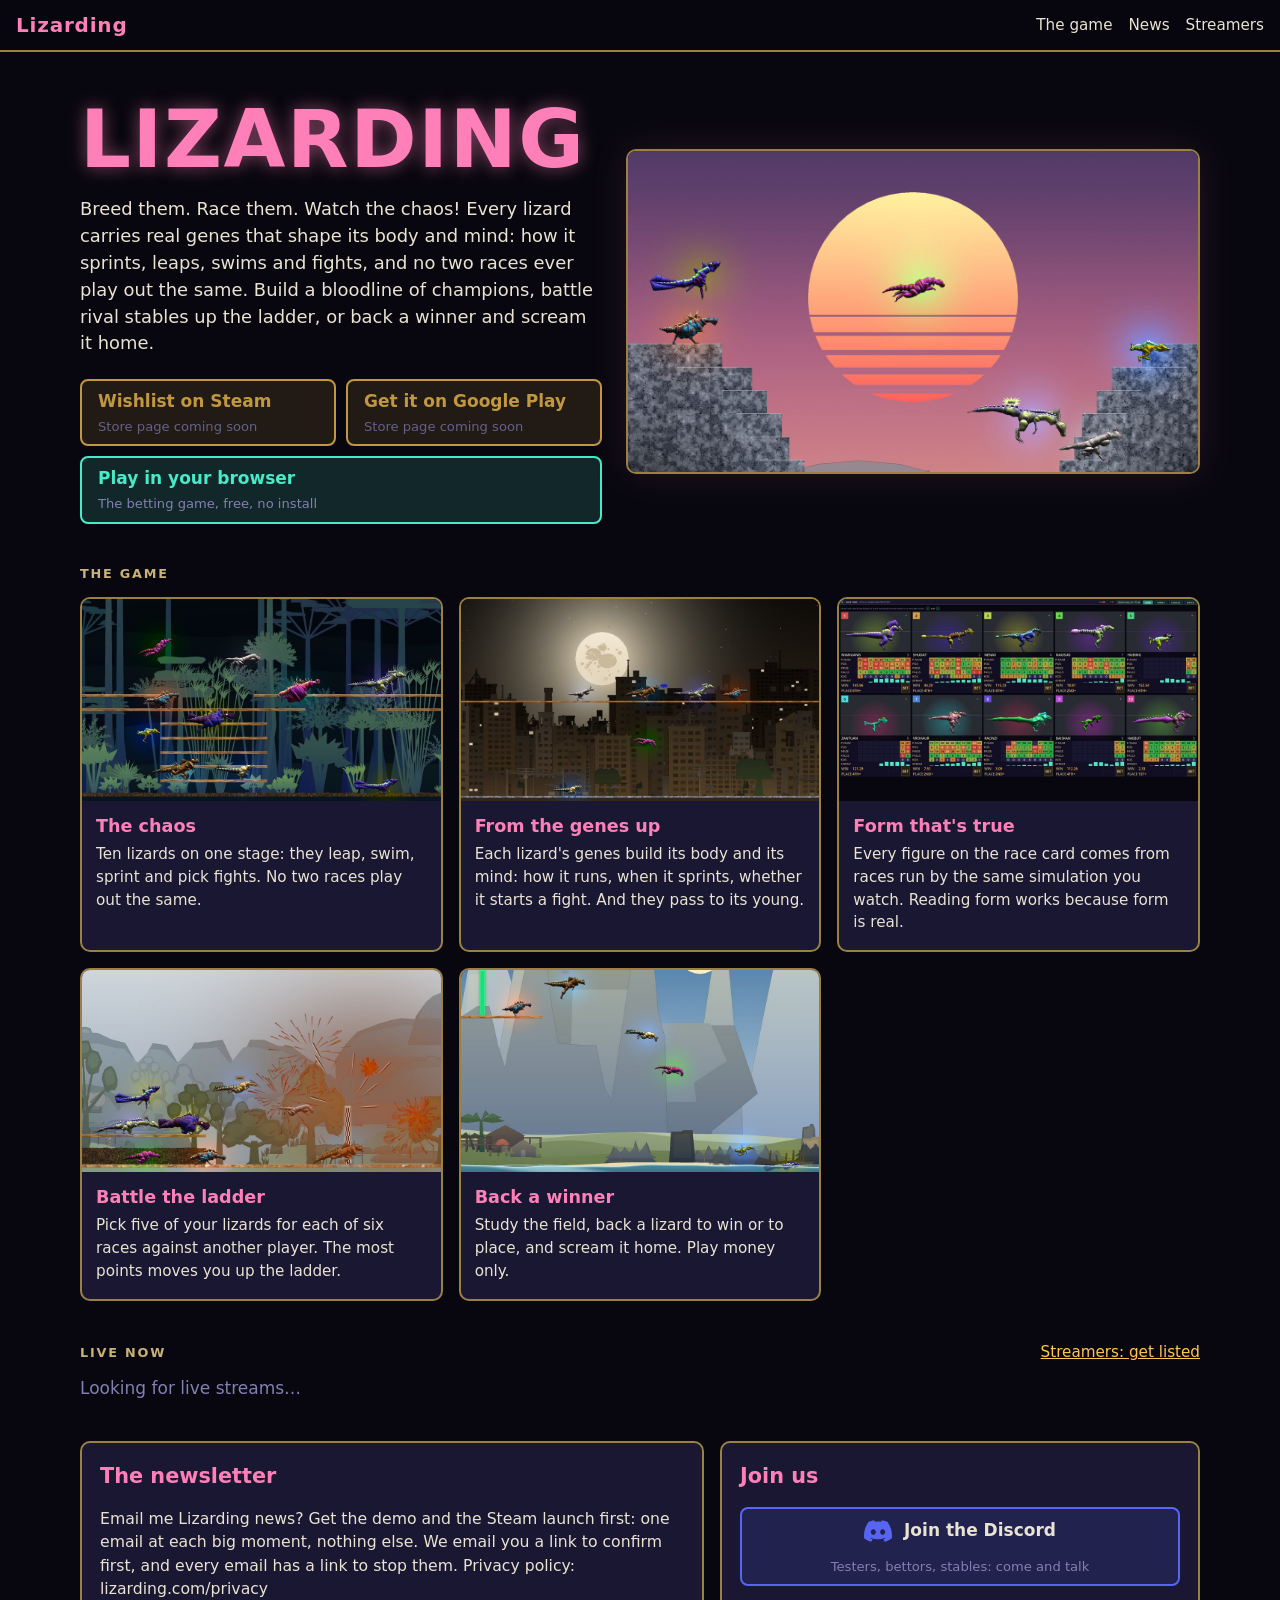
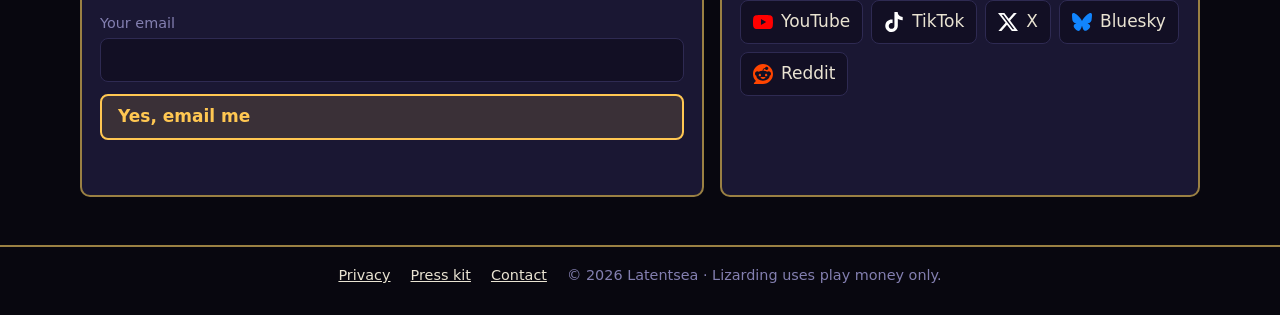
==== index.html @ 629858e2 "Publish lizarding_home from godot-app-factory 1589827" ====
<!doctype html>
<html lang="en">
<head>
<meta charset="utf-8">
<meta name="viewport" content="width=device-width, initial-scale=1">
<meta name="color-scheme" content="dark">
<meta name="theme-color" content="#08070f">
<title>Lizarding: breed them, race them, watch the chaos</title>
<meta name="description" content="Breed them. Race them. Watch the chaos! Every lizard carries real genes that shape its body and mind: how it sprints, leaps, swims and fights, and no two races ever play out the same.">
<link rel="canonical" href="https://lizarding.com/">
<meta property="og:type" content="website">
<meta property="og:title" content="Lizarding">
<meta property="og:description" content="Breed them. Race them. Watch the chaos! Every lizard carries real genes that shape its body and mind.">
<meta property="og:url" content="https://lizarding.com/">
<meta property="og:image" content="https://lizarding.com/art/share.jpg">
<meta name="twitter:card" content="summary_large_image">
<link rel="icon" href="icon.svg" type="image/svg+xml">
<link rel="stylesheet" href="home.css?v=f0d2b658ede3">
<script type="module" src="home.js?v=f0d2b658ede3"></script>
<meta name="build" content="f0d2b658ede3">
<script type="module" src="fresh.js?v=f0d2b658ede3"></script>
</head>
<body>
<header class="Top">
  <a class="TopMark" href="./">Lizarding</a>
  <nav class="TopNav">
    <a href="#loops">The game</a>
    <a href="#news">News</a>
    <a href="streamers/">Streamers</a>
  </nav>
</header>

<main>
  <section class="Hero">
    <div class="HeroWords">
      <h1 class="Wordmark">LIZARDING</h1>
      <!-- the short description, Ian-approved (marketing/positioning.md): not to be reworded here -->
      <p class="Pitch">Breed them. Race them. Watch the chaos! Every lizard carries real genes that shape its body and mind: how it sprints, leaps, swims and fights, and no two races ever play out the same. Build a bloodline of champions, battle rival stables up the ladder, or back a winner and scream it home.</p>
      <div class="Buy" id="stores"></div>
      <a class="Button Play" id="play" href="https://play.lizarding.com/">
        <span class="Call">Play in your browser</span>
        <span class="Sub">The betting game, free, no install</span>
      </a>
    </div>
    <figure class="HeroArt"><img src="art/canyon-sun.jpg" alt="A pink lizard leaps the canyon in front of a setting sun as the field races the rims" width="1280" height="720"></figure>
  </section>

  <section class="Loops" id="loops" aria-label="The game">
    <h2 class="Engraving">The game</h2>
    <div class="LoopGrid" id="loop-grid"></div>
  </section>

  <section class="Live" id="live">
    <div class="SectionHead">
      <h2 class="Engraving">Live now</h2>
      <a class="More" href="streamers/">Streamers: get listed</a>
    </div>
    <div class="LiveGrid" id="live-grid"><p class="Quiet">Looking for live streams…</p></div>
  </section>

  <section class="News" id="news">
    <div class="Panel">
      <h2 class="PanelTitle">The newsletter</h2>
      <!-- T-682's words, version 1 (newsletter.js): the same as everywhere Lizarding asks. Typing an address and pressing Yes is the answer. -->
      <form class="Newsletter" id="newsletter">
        <p class="QuestionWords" id="newsletter-words"></p>
        <label class="Field"><span>Your email</span><input type="email" name="email" autocomplete="email" required maxlength="254"></label>
        <button class="Button Small" type="submit">Yes, email me</button>
        <p class="FormSaid" id="newsletter-said" role="status"></p>
      </form>
    </div>
    <div class="Panel">
      <h2 class="PanelTitle">Join us</h2>
      <a class="Button Discord" id="discord" href="#"><img src="art/icons/discord.svg" alt=""><span class="Call">Discord</span><span class="Sub" id="discord-sub"></span></a>
      <div class="Socials" id="socials"></div>
    </div>
  </section>
</main>

<footer class="Foot">
  <a href="privacy/">Privacy</a>
  <a href="press/">Press kit</a>
  <a id="contact" href="mailto:dev-latent-sea@proton.me">Contact</a>
  <span>© 2026 Latentsea · Lizarding uses play money only.</span>
</footer>
</body>
</html>
---- home.css ----
/* lizarding.com wears Lizarding's own look, the web game's (sites/lizarding/
   lizarding.css): the desktop's tote cabinet - enamel cards on a night page,
   brass edges, amber figures, neon titles, cream words. Phones first. */

:root {
  --night: #08070f; --enamel: #1a1733; --enamel-dark: #120f24; --lit: #2e2a52;
  --cream: #e9e3d2; --soft: #837fb0; --brass: #9a8043; --engraved: #c9b277;
  --amber: #ffc752; --neon: #ff80b8; --teal: #47ebc7;
  --radius: 10px; --gap: 16px;
  color-scheme: dark;
}
* { box-sizing: border-box; }
[hidden] { display: none !important; }
html, body { margin: 0; background: var(--night); color: var(--cream); }
body { font: 17px/1.5 system-ui, -apple-system, "Segoe UI", Roboto, sans-serif; overflow-x: hidden; }
a { color: var(--teal); }
img, video { max-width: 100%; display: block; }
main { max-width: 72rem; margin: 0 auto; padding: 0 16px 3rem; display: grid; gap: 40px; }
h1, h2, h3, p { margin: 0; }
.Quiet { color: var(--soft); }

/* the bar along the top */
.Top { position: sticky; top: 0; z-index: 2; display: flex; align-items: center; justify-content: space-between; gap: 12px;
  padding: 10px 16px; background: rgb(8 7 15 / 0.9); border-bottom: 2px solid var(--brass); backdrop-filter: blur(6px); }
.TopMark { color: var(--neon); font-weight: 800; font-size: 1.25rem; letter-spacing: 0.04em; text-decoration: none; }
.TopNav { display: flex; gap: 16px; flex-wrap: wrap; }
.TopNav a { color: var(--cream); text-decoration: none; font-size: 0.95rem; }
.TopNav a:hover, .TopNav a[aria-current] { color: var(--amber); }

/* the first screen */
.Hero { display: grid; grid-template-columns: minmax(0, 1fr); gap: 24px; padding-top: 28px; align-items: center; }
.Wordmark { font-size: clamp(2.6rem, 11vw, 5rem); font-weight: 800; color: var(--neon); line-height: 1; letter-spacing: 0.02em;
  text-shadow: 0 0 18px rgb(255 128 184 / 0.5); }
.Pitch { margin-top: 16px; font-size: 1.12rem; max-width: 36rem; }
.HeroArt { margin: 0; border: 2px solid var(--brass); border-radius: var(--radius); overflow: hidden; box-shadow: 0 0 40px rgb(255 128 184 / 0.12); }
.HeroArt img { width: 100%; height: auto; }
@media (min-width: 56rem) { .Hero { grid-template-columns: minmax(0, 1fr) minmax(0, 1.1fr); padding-top: 48px; } }

/* buttons: the cabinet's fruit buttons - an edge in the button's colour, filled faintly */
.Buy { display: grid; grid-template-columns: repeat(auto-fit, minmax(min(100%, 13rem), 1fr)); gap: 10px; margin-top: 22px; max-width: 34rem; }
.Button { display: flex; flex-direction: column; justify-content: center; gap: 2px; min-height: 52px; padding: 8px 16px; border-radius: 8px;
  border: 2px solid var(--lit); background: rgb(46 42 82 / 0.4); color: var(--cream); text-decoration: none; font: inherit; cursor: pointer; text-align: left; }
.Button:hover { background: rgb(46 42 82 / 0.8); }
.Button .Call { font-weight: 700; }
.Button .Sub { font-size: 0.82rem; color: var(--soft); }
.Button.Store { border-color: var(--amber); background: rgb(255 199 82 / 0.14); }
.Button.Store .Call { color: var(--amber); }
.Button.Play { margin-top: 10px; max-width: 34rem; border-color: var(--teal); background: rgb(71 235 199 / 0.14); }
.Button.Play .Call { color: var(--teal); }
.Button.Soon { cursor: default; opacity: 0.75; }
.Button.Soon:hover { background: rgb(46 42 82 / 0.4); }
.Button.Store.Soon:hover { background: rgb(255 199 82 / 0.14); }
.Button.Small { min-height: 44px; display: inline-flex; width: auto; font-weight: 700; border-color: var(--amber); color: var(--amber); background: rgb(255 199 82 / 0.14); }
.Button:disabled, .Button[aria-disabled="true"] { cursor: default; }
.Button:disabled { opacity: 0.5; }
input:disabled { opacity: 0.6; }
.Button.Discord { flex-direction: row; align-items: center; gap: 12px; flex-wrap: wrap; border-color: #5865f2; background: rgb(88 101 242 / 0.14); }
.Button.Discord img { width: 28px; height: 28px; }

/* section heads: the cabinet's engraved brass labels */
.Engraving { color: var(--engraved); font-size: 0.8rem; font-weight: 700; letter-spacing: 0.14em; text-transform: uppercase; margin-bottom: 14px; }
.SectionHead { display: flex; align-items: baseline; justify-content: space-between; gap: 12px; flex-wrap: wrap; }
.More { color: var(--amber); font-size: 0.95rem; }

/* the gameplay loops: a picture until each loop is captured */
.LoopGrid { display: grid; gap: var(--gap); grid-template-columns: repeat(auto-fill, minmax(min(100%, 19rem), 1fr)); }
.Loop { margin: 0; background: var(--enamel); border: 2px solid var(--brass); border-radius: var(--radius); overflow: hidden; display: flex; flex-direction: column; }
.LoopFrame { aspect-ratio: 16 / 9; background: var(--enamel-dark); overflow: hidden; }
.LoopFrame img, .LoopFrame video { width: 100%; height: 100%; object-fit: cover; }
.Loop figcaption { padding: 12px 14px 16px; display: grid; gap: 4px; }
.Loop h3 { color: var(--neon); font-size: 1.1rem; }
.Loop p { font-size: 0.95rem; }

/* live now */
.LiveGrid { display: grid; gap: var(--gap); grid-template-columns: repeat(auto-fill, minmax(min(100%, 16rem), 1fr)); }
.LiveCard { display: flex; flex-direction: column; text-decoration: none; color: var(--cream); background: var(--enamel); border: 2px solid var(--lit); border-radius: var(--radius); overflow: hidden; }
.LiveCard:hover { border-color: var(--neon); }
.Thumb { position: relative; aspect-ratio: 16 / 9; background: linear-gradient(135deg, var(--enamel-dark), var(--lit)); }
.Thumb img { width: 100%; height: 100%; object-fit: cover; }
.LiveBadge { position: absolute; top: 8px; left: 8px; padding: 1px 8px; border-radius: 4px; background: #e5294f; color: #fff; font-size: 0.75rem; font-weight: 800; letter-spacing: 0.06em; }
.LiveWords { padding: 10px 12px 12px; display: grid; gap: 2px; min-width: 0; }
.LiveName { display: flex; align-items: center; gap: 6px; font-weight: 700; color: var(--amber); }
.LiveTitle { overflow: hidden; text-overflow: ellipsis; white-space: nowrap; }
.LiveMeta { font-size: 0.85rem; color: var(--soft); }
.LiveCard.Said .LiveMeta { font-style: italic; }
.PlatformIcon { width: 18px; height: 18px; flex: none; }
.ComingList { display: grid; gap: 8px; }
.ComingRow { display: flex; flex-wrap: wrap; align-items: center; gap: 4px 10px; padding: 10px 12px; background: var(--enamel); border: 1px solid var(--lit); border-radius: 8px; color: var(--cream); text-decoration: none; }
.ComingRow:hover { border-color: var(--teal); }
.ComingName { font-weight: 700; color: var(--amber); }
.ComingWhen { color: var(--soft); font-size: 0.92rem; }

/* newsletter and community */
.News { display: grid; gap: var(--gap); }
@media (min-width: 52rem) { .News { grid-template-columns: minmax(0, 1.3fr) minmax(0, 1fr); } }
.Panel { background: var(--enamel); border: 2px solid var(--brass); border-radius: var(--radius); padding: 18px; display: grid; gap: 14px; align-content: start; min-width: 0; }
.PanelTitle { color: var(--neon); font-size: 1.3rem; }
.Newsletter { display: grid; gap: 12px; position: relative; }
.Field { display: grid; gap: 4px; font-size: 0.9rem; color: var(--soft); }
input[type=email], input[type=datetime-local], input[type=text] { font: inherit; color: var(--cream); background: var(--enamel-dark); border: 1px solid var(--lit); border-radius: 8px; padding: 10px 12px; min-height: 44px; width: 100%; }
input:focus-visible, .Button:focus-visible, a:focus-visible { outline: 2px solid var(--amber); outline-offset: 2px; }
.Consent { display: flex; gap: 10px; align-items: flex-start; font-size: 0.92rem; }
.Consent input { margin-top: 4px; width: 20px; height: 20px; flex: none; accent-color: var(--teal); }
.FormSaid { color: var(--teal); min-height: 1.5em; }
.FormSaid.Warn { color: var(--neon); }
.Unseen { position: absolute !important; left: 0; top: 0; width: 1px !important; height: 1px !important; min-height: 0 !important; overflow: hidden; clip: rect(0 0 0 0); border: 0; padding: 0; }
.Socials { display: flex; flex-wrap: wrap; gap: 8px; }
.Social { display: inline-flex; align-items: center; gap: 8px; min-height: 44px; padding: 6px 12px; border: 1px solid var(--lit); border-radius: 8px; color: var(--cream); text-decoration: none; background: var(--enamel-dark); }
.Social:hover { border-color: var(--amber); }
.Social img { width: 20px; height: 20px; }

/* the foot */
.Foot { border-top: 2px solid var(--brass); padding: 18px 16px 28px; display: flex; flex-wrap: wrap; gap: 8px 20px; justify-content: center; font-size: 0.9rem; color: var(--soft); }
.Foot a { color: var(--cream); }

/* the pages beside it: streamers, privacy, press */
.Page { max-width: 48rem; margin: 0 auto; padding: 28px 16px 3rem; display: grid; gap: 28px; }
.Page.Wide { max-width: 72rem; }
.PageTitle { color: var(--neon); font-size: clamp(1.8rem, 7vw, 2.6rem); line-height: 1.1; text-shadow: 0 0 14px rgb(255 128 184 / 0.4); }
.Prose { display: grid; gap: 12px; }
.Prose h2 { color: var(--amber); font-size: 1.15rem; margin-top: 12px; }
.Prose ul { margin: 0; padding-left: 1.2rem; display: grid; gap: 6px; }
.Banner { padding: 10px 14px; border-radius: 8px; background: rgb(255 128 184 / 0.14); color: var(--neon); }
.Banner.Good { background: rgb(71 235 199 / 0.14); color: var(--teal); }
.SignIns { display: grid; gap: 10px; grid-template-columns: repeat(auto-fit, minmax(min(100%, 14rem), 1fr)); }
.Button.Twitch { border-color: #9146ff; background: rgb(145 70 255 / 0.16); flex-direction: row; align-items: center; gap: 10px; }
.Button.YouTube { border-color: #ff0000; background: rgb(255 0 0 / 0.12); flex-direction: row; align-items: center; gap: 10px; }
.Button.Twitch img, .Button.YouTube img { width: 24px; height: 24px; }
.Button .Stack { display: grid; }
.Channels { display: flex; flex-wrap: wrap; gap: 8px; }
.Channel { display: inline-flex; align-items: center; gap: 8px; padding: 6px 12px; border: 1px solid var(--lit); border-radius: 8px; background: var(--enamel-dark); color: var(--cream); text-decoration: none; }
.Channel img.Avatar { width: 24px; height: 24px; border-radius: 50%; }
.Row { display: flex; flex-wrap: wrap; gap: 10px; align-items: center; }
.Row input[type=datetime-local] { width: auto; flex: 1 1 14rem; }
.Danger { border-color: var(--neon) !important; color: var(--neon) !important; background: transparent !important; }

/* the newsletter's question (T-682): two equal answers, neither one picked out */
.Question { display: grid; gap: 12px; }
.QuestionWords { font-size: 0.98rem; }
.Choices { display: grid; grid-template-columns: 1fr 1fr; gap: 10px; max-width: 28rem; }
.Button.Small.Choice { justify-content: center; color: var(--cream); border-color: var(--lit); background: rgb(46 42 82 / 0.4); }
.Button.Small.Choice:hover { background: rgb(46 42 82 / 0.8); }
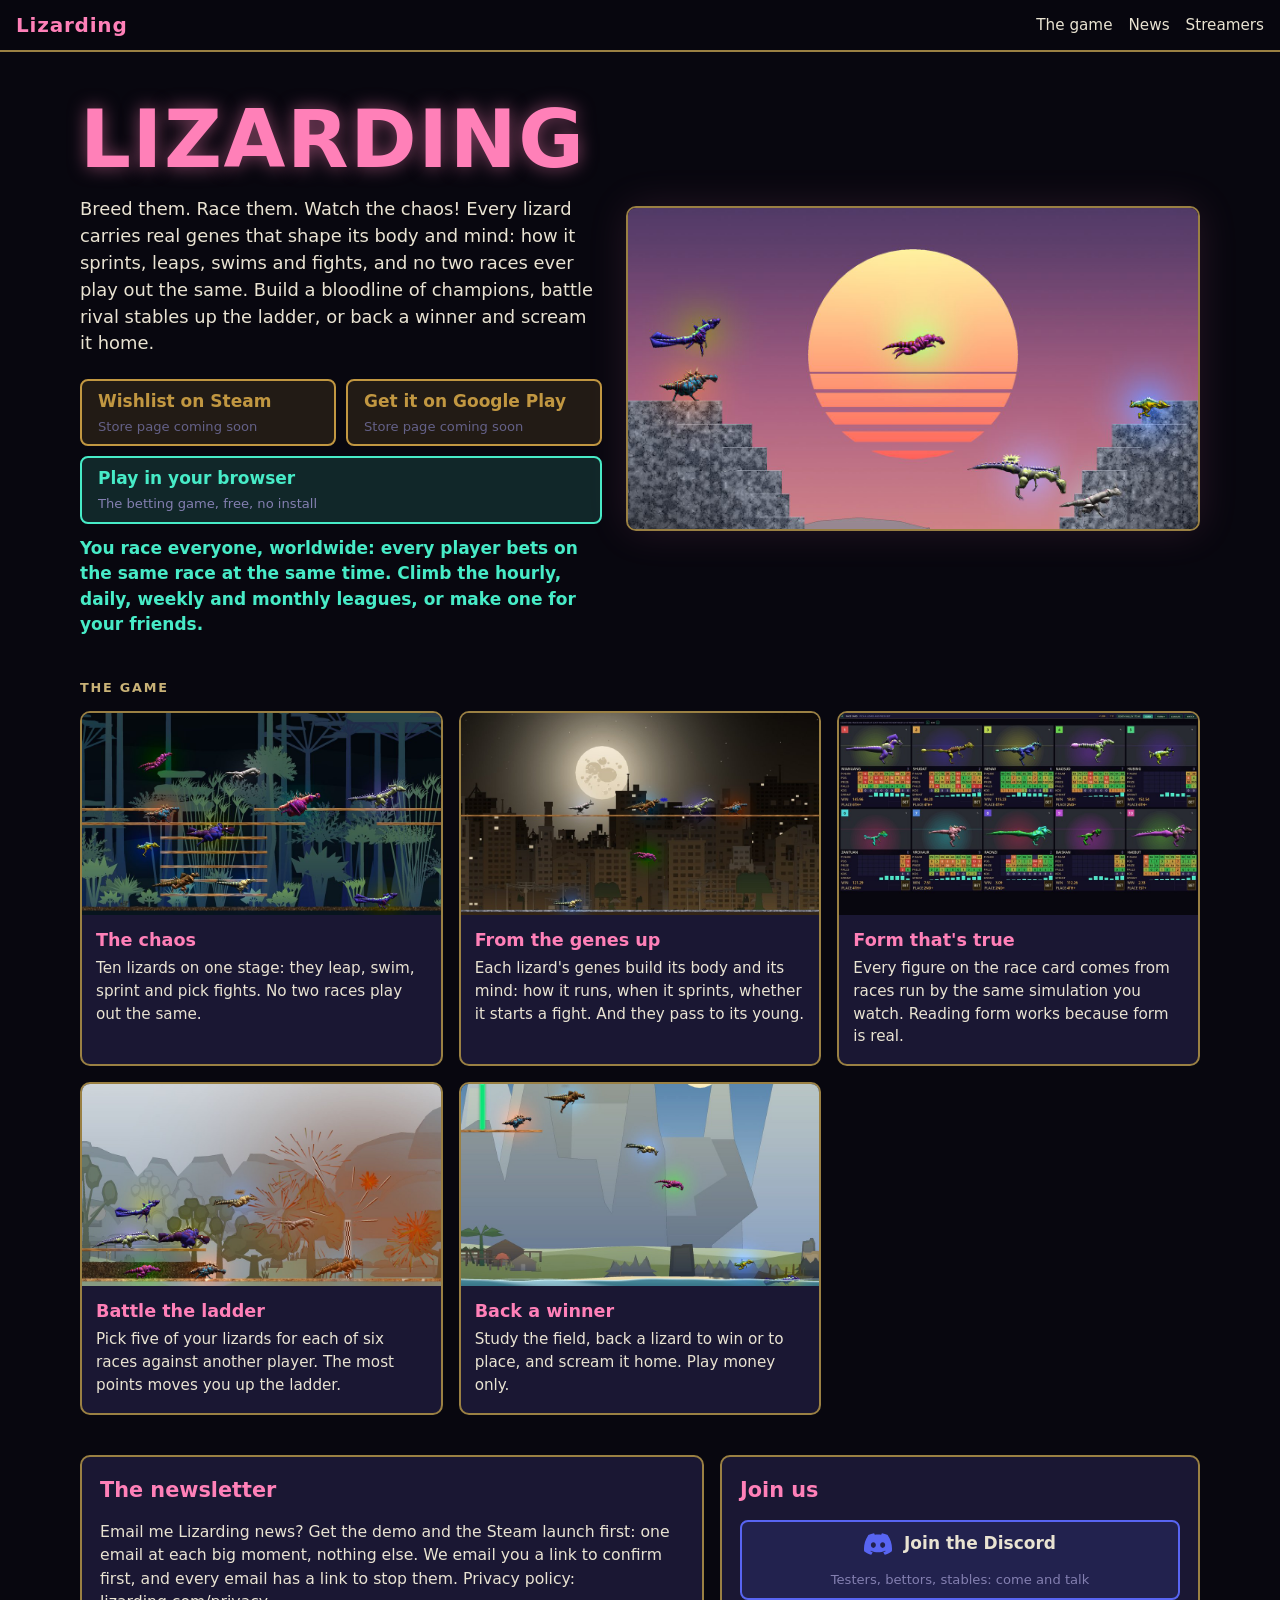
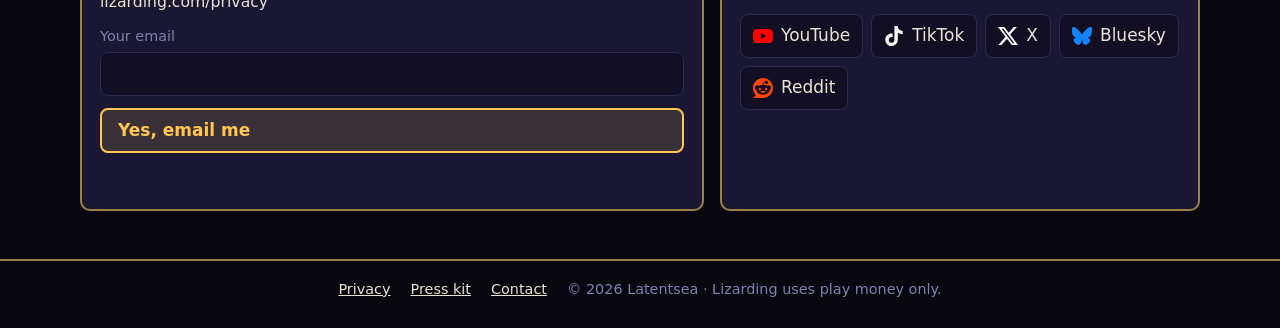
==== commit 23387006: "Publish lizarding_home from godot-app-factory d43fcae" ====
--- a/index.html
+++ b/index.html
@@ -15,10 +15,10 @@
 <meta property="og:image" content="https://lizarding.com/art/share.jpg">
 <meta name="twitter:card" content="summary_large_image">
 <link rel="icon" href="icon.svg" type="image/svg+xml">
-<link rel="stylesheet" href="home.css?v=f0d2b658ede3">
-<script type="module" src="home.js?v=f0d2b658ede3"></script>
-<meta name="build" content="f0d2b658ede3">
-<script type="module" src="fresh.js?v=f0d2b658ede3"></script>
+<link rel="stylesheet" href="home.css?v=1c1e037b08cd">
+<script type="module" src="home.js?v=1c1e037b08cd"></script>
+<meta name="build" content="1c1e037b08cd">
+<script type="module" src="fresh.js?v=1c1e037b08cd"></script>
 </head>
 <body>
 <header class="Top">
@@ -41,21 +41,24 @@
         <span class="Call">Play in your browser</span>
         <span class="Sub">The betting game, free, no install</span>
       </a>
+      <!-- Ian, 12 Nov: that you play against everyone, worldwide, made plain; and the leagues -->
+      <p class="Worldwide" id="worldwide">You race everyone, worldwide: every player bets on the same race at the same time. Climb the hourly, daily, weekly and monthly leagues, or make one for your friends.</p>
     </div>
     <figure class="HeroArt"><img src="art/canyon-sun.jpg" alt="A pink lizard leaps the canyon in front of a setting sun as the field races the rims" width="1280" height="720"></figure>
+  </section>
+
+  <!-- who is live with Lizarding, high on the page (Ian, 12 Nov); hidden while nobody is: never an empty box -->
+  <section class="Live" id="live" hidden>
+    <div class="SectionHead">
+      <h2 class="Engraving"><span class="LiveDot" aria-hidden="true"></span>Live now</h2>
+      <a class="More" href="streamers/">Streamers: get listed</a>
+    </div>
+    <div class="LiveGrid" id="live-grid"></div>
   </section>
 
   <section class="Loops" id="loops" aria-label="The game">
     <h2 class="Engraving">The game</h2>
     <div class="LoopGrid" id="loop-grid"></div>
-  </section>
-
-  <section class="Live" id="live">
-    <div class="SectionHead">
-      <h2 class="Engraving">Live now</h2>
-      <a class="More" href="streamers/">Streamers: get listed</a>
-    </div>
-    <div class="LiveGrid" id="live-grid"><p class="Quiet">Looking for live streams…</p></div>
   </section>
 
   <section class="News" id="news">
--- a/home.css
+++ b/home.css
@@ -47,6 +47,16 @@
 .Button.Store .Call { color: var(--amber); }
 .Button.Play { margin-top: 10px; max-width: 34rem; border-color: var(--teal); background: rgb(71 235 199 / 0.14); }
 .Button.Play .Call { color: var(--teal); }
+/* Ian, 12 Nov: "make the Play in browser glow with oscillating intensity": a slow 2 s pulse in its teal, a
+   box-shadow only, so nothing around it moves; held steady for anyone who asks for less motion */
+@keyframes play-glow {
+  0%, 100% { box-shadow: 0 0 6px 1px rgb(71 235 199 / 0.25), 0 0 14px 2px rgb(71 235 199 / 0.12); }
+  50% { box-shadow: 0 0 16px 4px rgb(71 235 199 / 0.65), 0 0 34px 10px rgb(71 235 199 / 0.3); }
+}
+.Button.Play { animation: play-glow 2s ease-in-out infinite; }
+@media (prefers-reduced-motion: reduce) {
+  .Button.Play { animation: none; box-shadow: 0 0 12px 3px rgb(71 235 199 / 0.45), 0 0 26px 6px rgb(71 235 199 / 0.2); }
+}
 .Button.Soon { cursor: default; opacity: 0.75; }
 .Button.Soon:hover { background: rgb(46 42 82 / 0.4); }
 .Button.Store.Soon:hover { background: rgb(255 199 82 / 0.14); }
@@ -140,3 +150,9 @@
 .Choices { display: grid; grid-template-columns: 1fr 1fr; gap: 10px; max-width: 28rem; }
 .Button.Small.Choice { justify-content: center; color: var(--cream); border-color: var(--lit); background: rgb(46 42 82 / 0.4); }
 .Button.Small.Choice:hover { background: rgb(46 42 82 / 0.8); }
+
+/* Ian, 12 Nov: everyone worldwide made plain; Live now high on the page, hidden while nobody is live */
+.Worldwide { margin: 12px 0 0; max-width: 34rem; color: var(--teal); font-weight: 600; }
+.Live[hidden] { display: none; }
+.Live { border: 1px solid rgb(255 64 96 / 0.55); border-radius: 14px; padding: 14px; background: rgb(255 64 96 / 0.06); }
+.LiveDot { display: inline-block; width: 10px; height: 10px; border-radius: 50%; background: #ff4060; margin-right: 8px; vertical-align: middle; box-shadow: 0 0 8px #ff4060; }
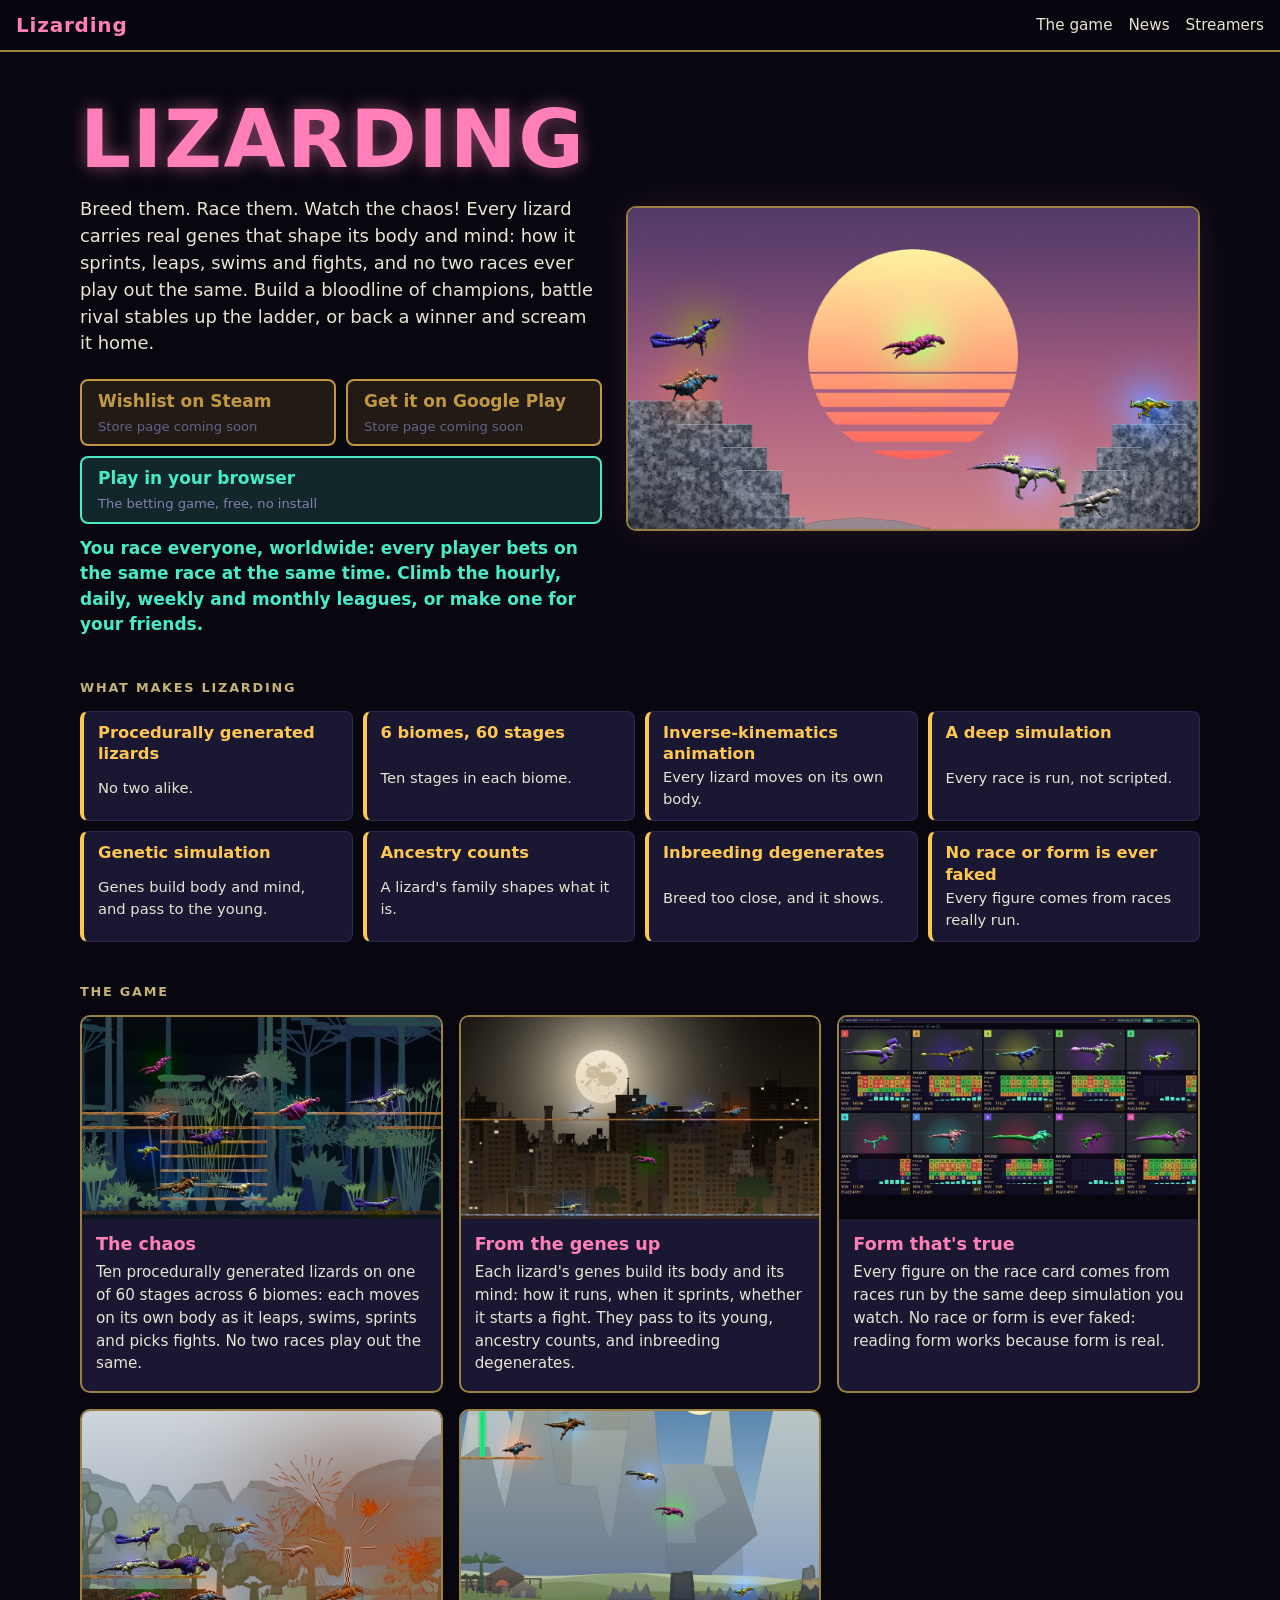
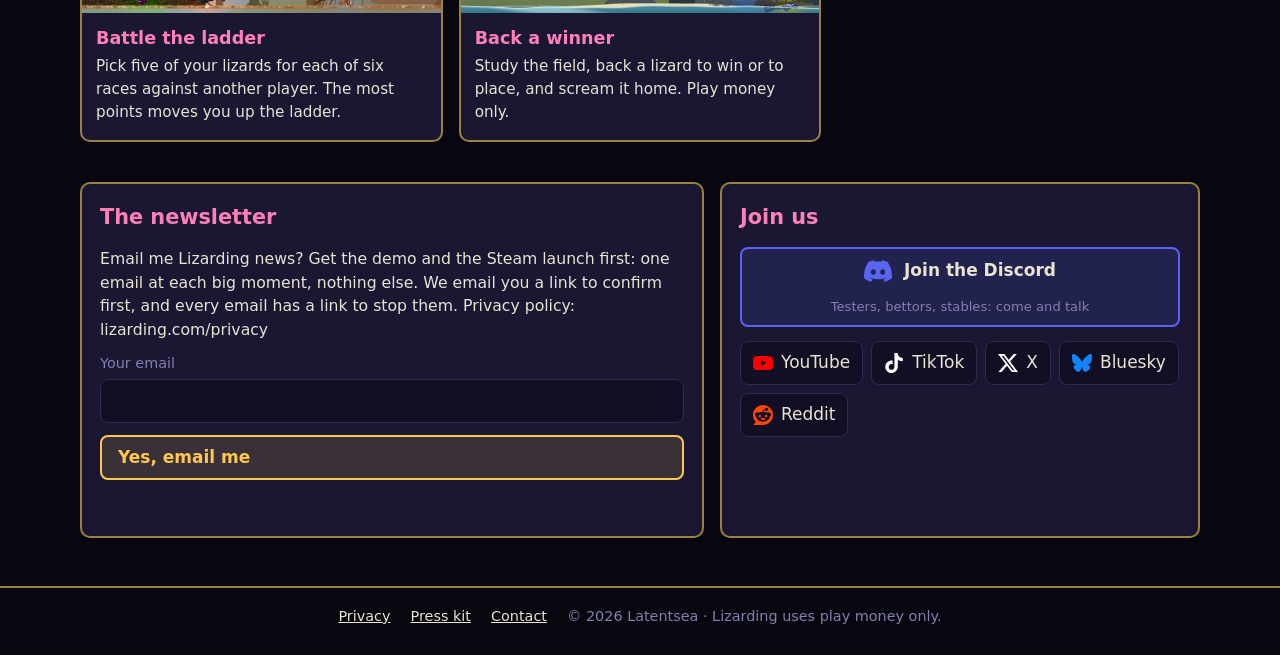
==== commit 145e3f3b: "Publish lizarding_home from godot-app-factory bc2c5e9" ====
--- a/index.html
+++ b/index.html
@@ -15,10 +15,10 @@
 <meta property="og:image" content="https://lizarding.com/art/share.jpg">
 <meta name="twitter:card" content="summary_large_image">
 <link rel="icon" href="icon.svg" type="image/svg+xml">
-<link rel="stylesheet" href="home.css?v=1c1e037b08cd">
-<script type="module" src="home.js?v=1c1e037b08cd"></script>
-<meta name="build" content="1c1e037b08cd">
-<script type="module" src="fresh.js?v=1c1e037b08cd"></script>
+<link rel="stylesheet" href="home.css?v=479b29e76eca">
+<script type="module" src="home.js?v=479b29e76eca"></script>
+<meta name="build" content="479b29e76eca">
+<script type="module" src="fresh.js?v=479b29e76eca"></script>
 </head>
 <body>
 <header class="Top">
@@ -45,6 +45,12 @@
       <p class="Worldwide" id="worldwide">You race everyone, worldwide: every player bets on the same race at the same time. Climb the hourly, daily, weekly and monthly leagues, or make one for your friends.</p>
     </div>
     <figure class="HeroArt"><img src="art/canyon-sun.jpg" alt="A pink lizard leaps the canyon in front of a setting sun as the field races the rims" width="1280" height="720"></figure>
+  </section>
+
+  <!-- the selling points (Ian, 13 Nov), right under the hero: drawn from config.js -->
+  <section class="Points" id="points" aria-labelledby="points-title">
+    <h2 class="Engraving" id="points-title">What makes Lizarding</h2>
+    <ul class="PointList" id="point-list"></ul>
   </section>
 
   <!-- who is live with Lizarding, high on the page (Ian, 12 Nov); hidden while nobody is: never an empty box -->
--- a/home.css
+++ b/home.css
@@ -156,3 +156,10 @@
 .Live[hidden] { display: none; }
 .Live { border: 1px solid rgb(255 64 96 / 0.55); border-radius: 14px; padding: 14px; background: rgb(255 64 96 / 0.06); }
 .LiveDot { display: inline-block; width: 10px; height: 10px; border-radius: 50%; background: #ff4060; margin-right: 8px; vertical-align: middle; box-shadow: 0 0 8px #ff4060; }
+
+/* the selling points (Ian, 13 Nov), right under the hero: short, scannable, an enamel tile each, its head in amber */
+.PointList { list-style: none; margin: 0; padding: 0; display: grid; gap: 10px; grid-template-columns: repeat(auto-fill, minmax(min(100%, 15rem), 1fr)); }
+.Point { display: grid; gap: 2px; padding: 10px 14px; background: var(--enamel); border: 1px solid var(--lit); border-left: 4px solid var(--amber); border-radius: 8px; }
+.Point strong { color: var(--amber); font-size: 1.02rem; line-height: 1.3; }
+.Point span { color: var(--cream); font-size: 0.92rem; }
+@media (max-width: 30rem) { .PointList { grid-template-columns: 1fr 1fr; gap: 8px; } .Point { padding: 8px 10px; } .Point strong { font-size: 0.95rem; } .Point span { font-size: 0.85rem; } }
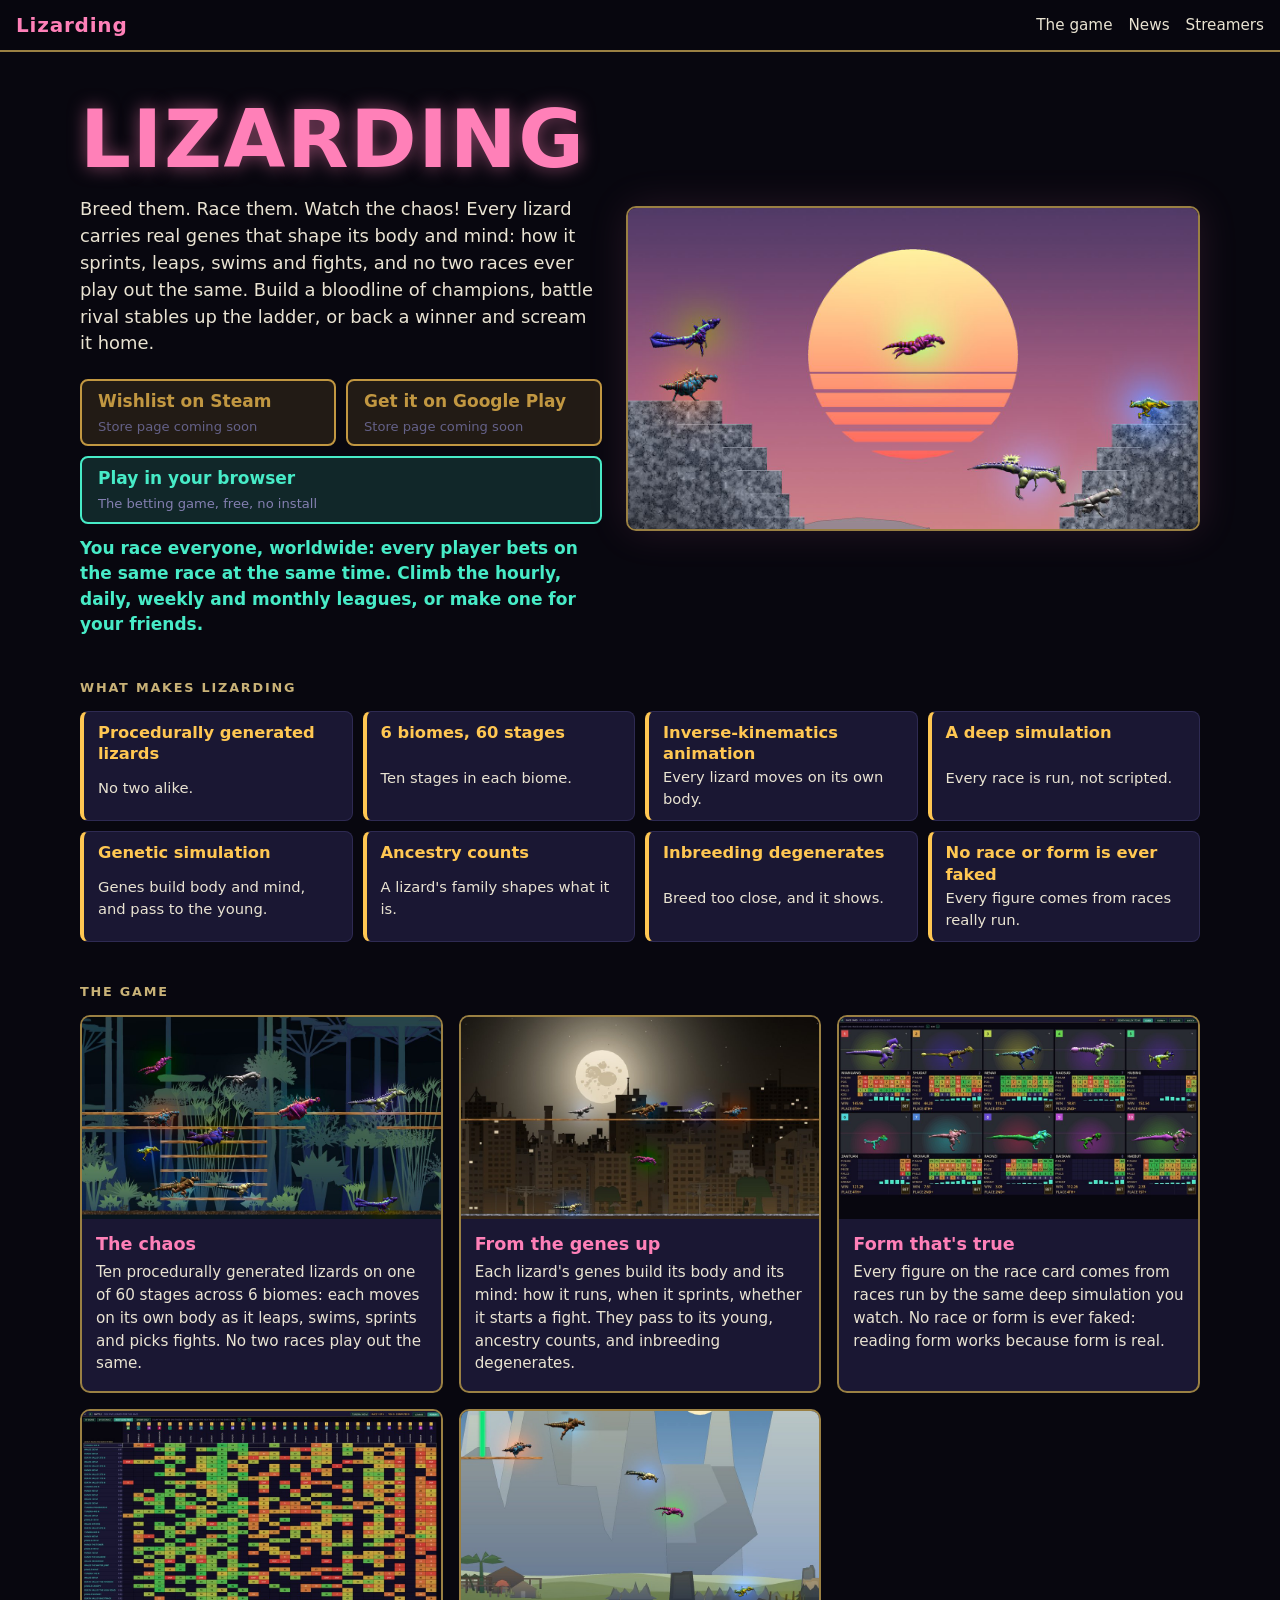
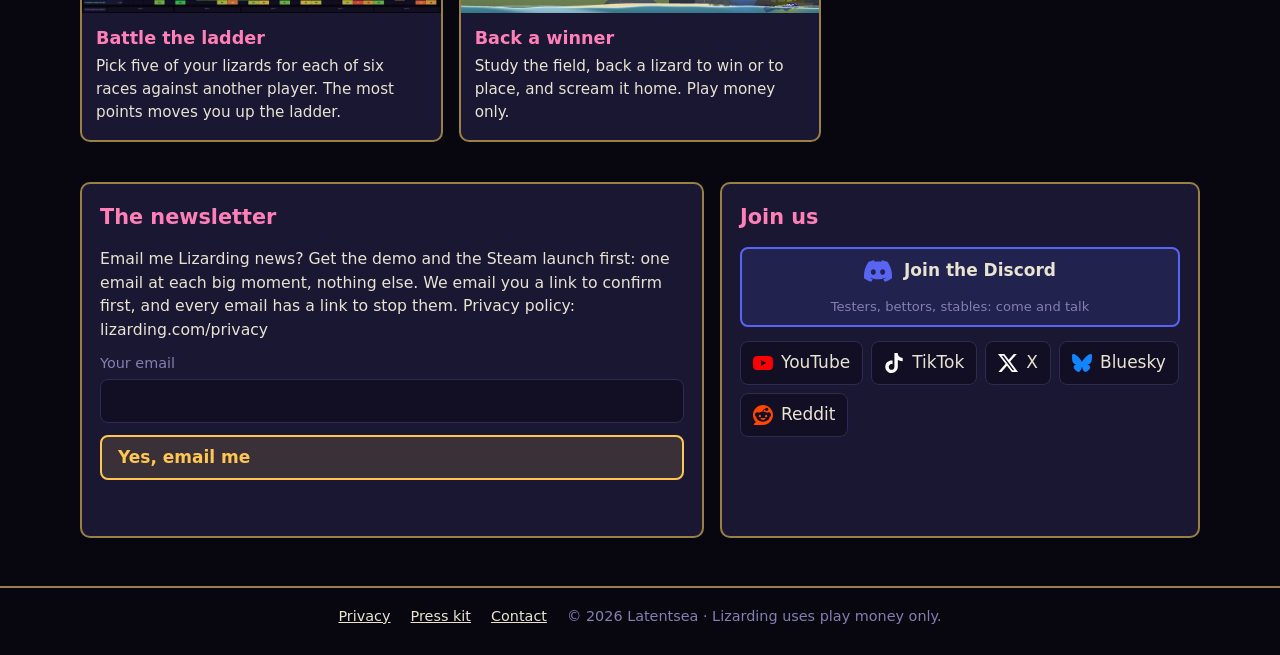
==== commit 42434c62: "Publish lizarding_home from godot-app-factory af7a9d1" ====
--- a/index.html
+++ b/index.html
@@ -15,10 +15,10 @@
 <meta property="og:image" content="https://lizarding.com/art/share.jpg">
 <meta name="twitter:card" content="summary_large_image">
 <link rel="icon" href="icon.svg" type="image/svg+xml">
-<link rel="stylesheet" href="home.css?v=479b29e76eca">
-<script type="module" src="home.js?v=479b29e76eca"></script>
-<meta name="build" content="479b29e76eca">
-<script type="module" src="fresh.js?v=479b29e76eca"></script>
+<link rel="stylesheet" href="home.css?v=ec8c1373aea2">
+<script type="module" src="home.js?v=ec8c1373aea2"></script>
+<meta name="build" content="ec8c1373aea2">
+<script type="module" src="fresh.js?v=ec8c1373aea2"></script>
 </head>
 <body>
 <header class="Top">
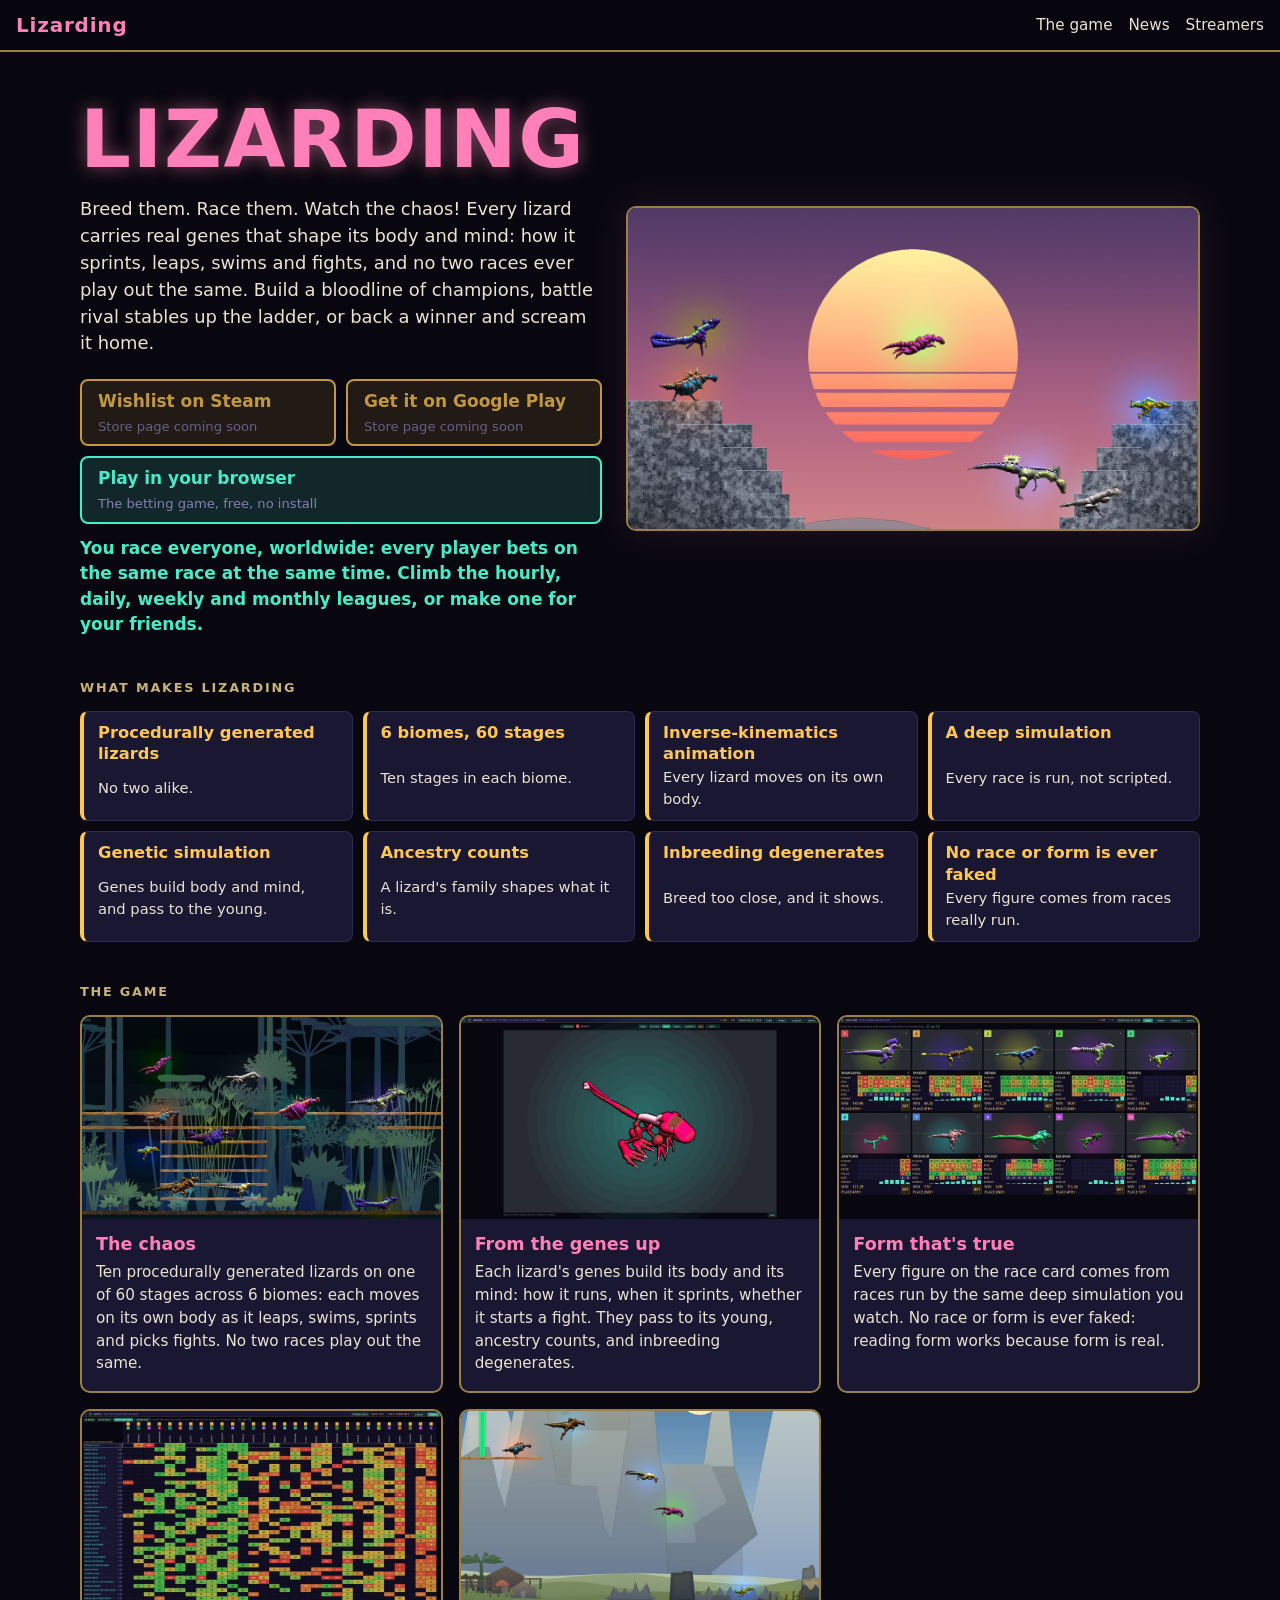
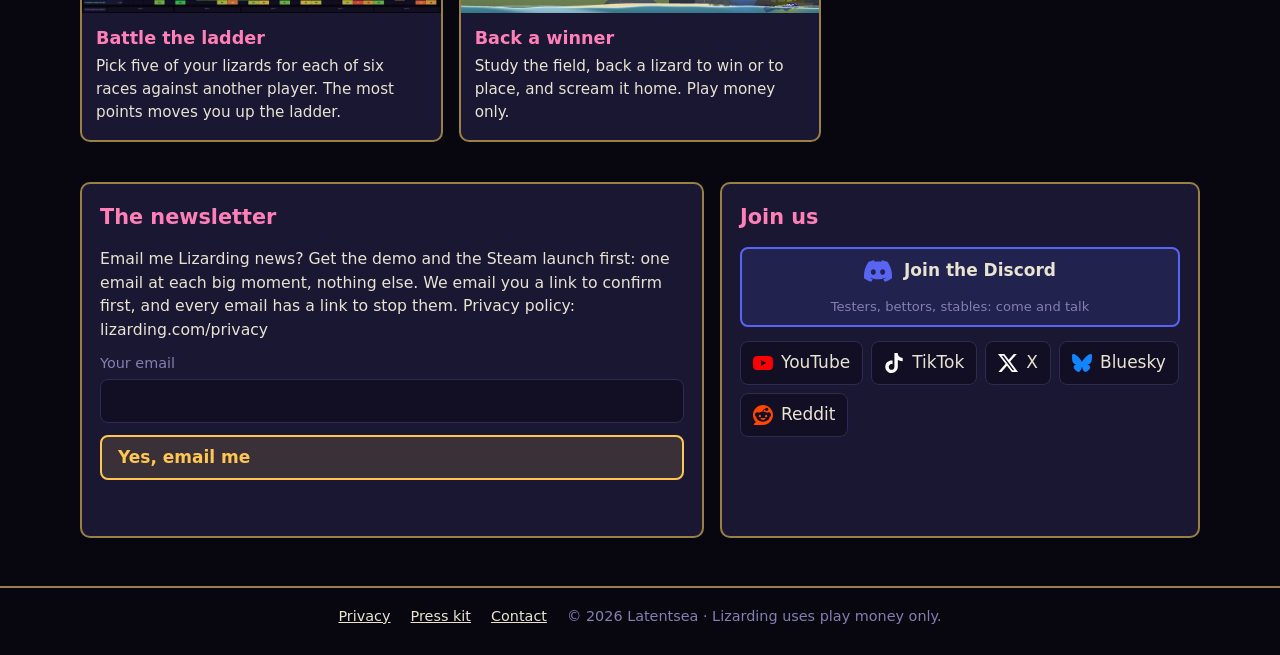
==== commit 30bdfc93: "Publish lizarding_home from godot-app-factory 2ccc8e6" ====
--- a/index.html
+++ b/index.html
@@ -15,10 +15,10 @@
 <meta property="og:image" content="https://lizarding.com/art/share.jpg">
 <meta name="twitter:card" content="summary_large_image">
 <link rel="icon" href="icon.svg" type="image/svg+xml">
-<link rel="stylesheet" href="home.css?v=ec8c1373aea2">
-<script type="module" src="home.js?v=ec8c1373aea2"></script>
-<meta name="build" content="ec8c1373aea2">
-<script type="module" src="fresh.js?v=ec8c1373aea2"></script>
+<link rel="stylesheet" href="home.css?v=e8dea6a327a1">
+<script type="module" src="home.js?v=e8dea6a327a1"></script>
+<meta name="build" content="e8dea6a327a1">
+<script type="module" src="fresh.js?v=e8dea6a327a1"></script>
 </head>
 <body>
 <header class="Top">
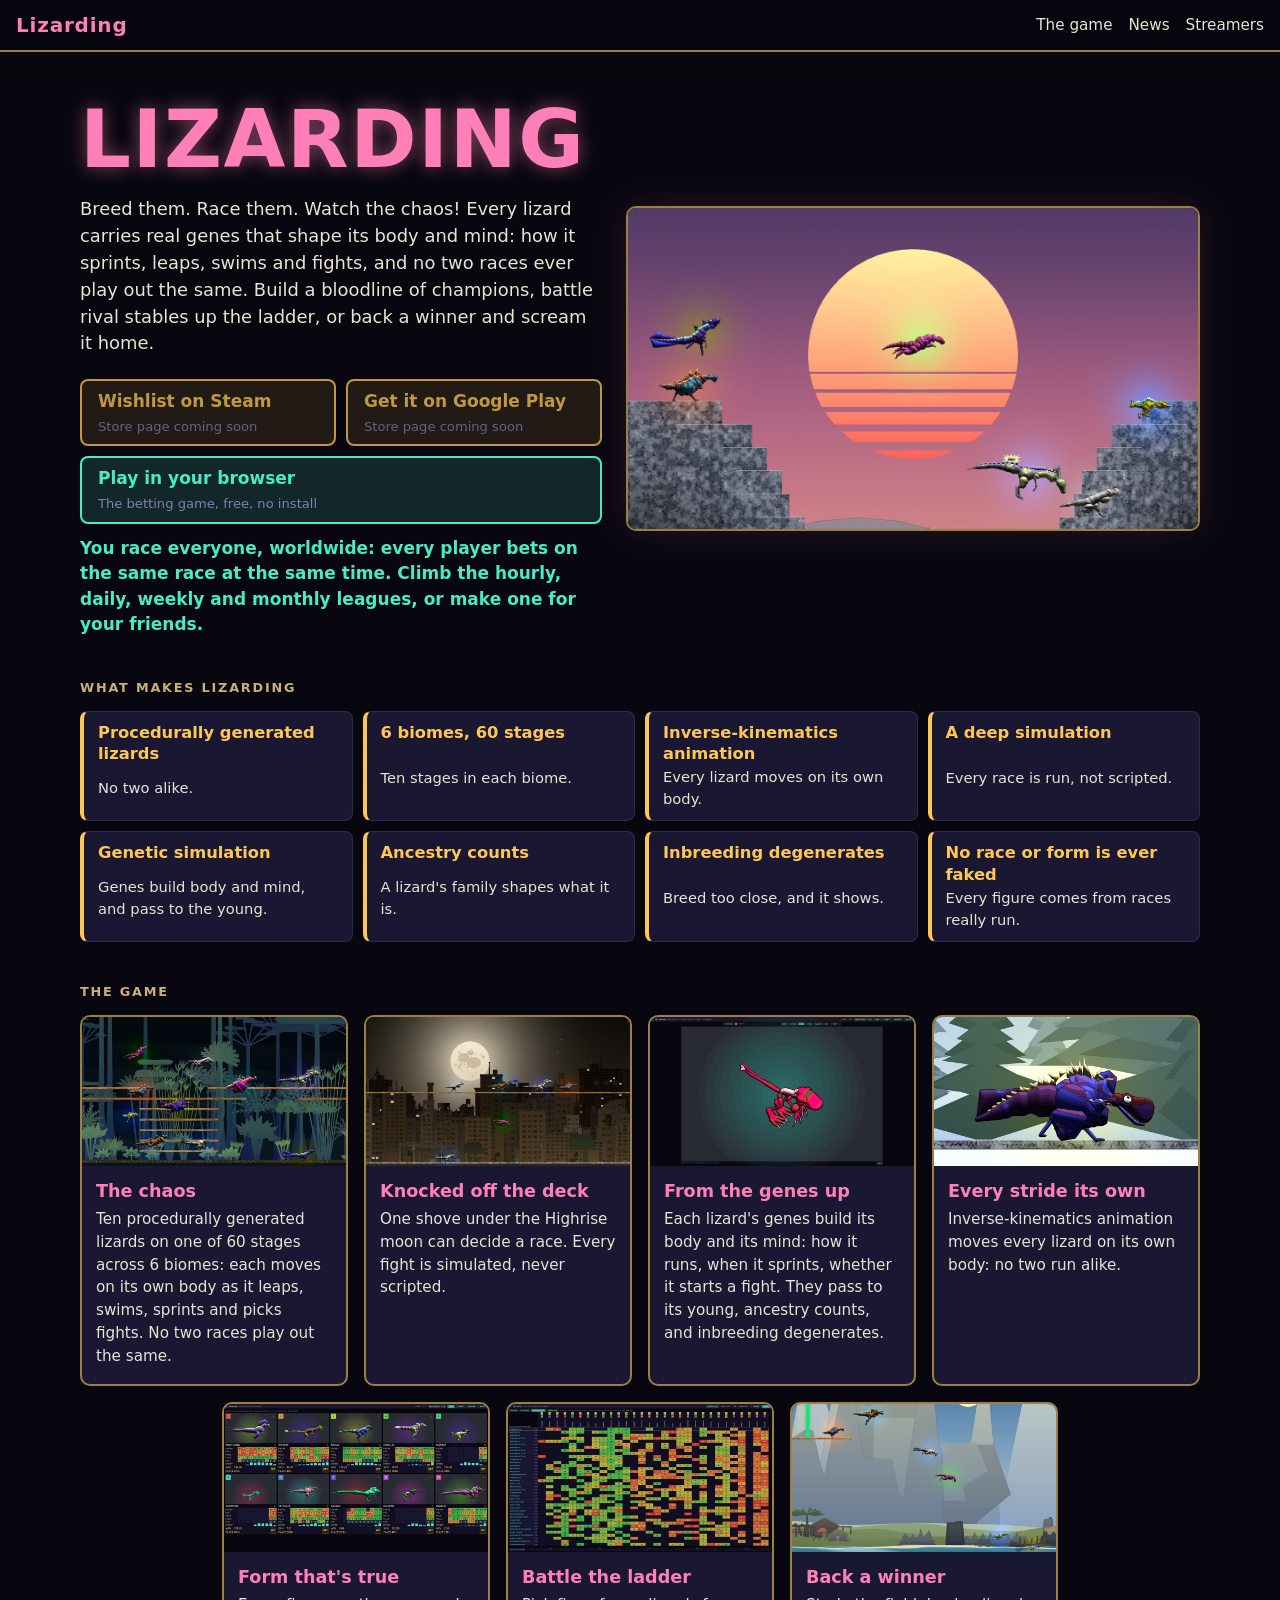
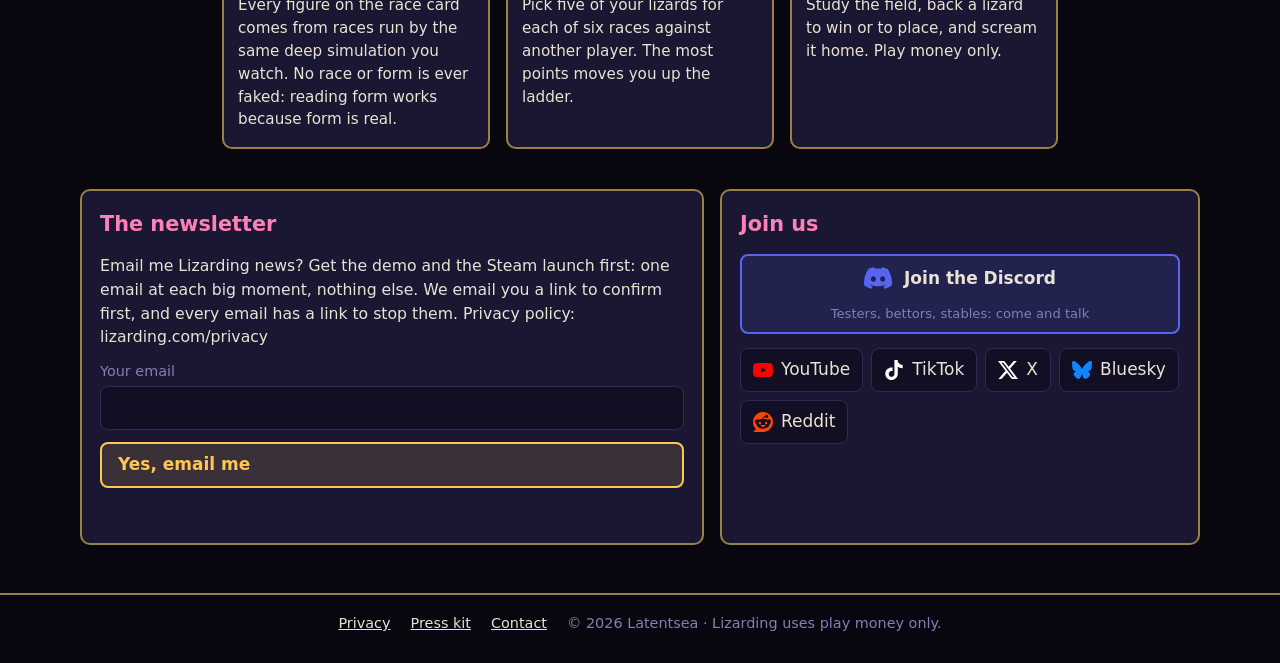
==== commit 302e4f72: "Publish lizarding_home from godot-app-factory 2567995" ====
--- a/index.html
+++ b/index.html
@@ -15,10 +15,10 @@
 <meta property="og:image" content="https://lizarding.com/art/share.jpg">
 <meta name="twitter:card" content="summary_large_image">
 <link rel="icon" href="icon.svg" type="image/svg+xml">
-<link rel="stylesheet" href="home.css?v=e8dea6a327a1">
-<script type="module" src="home.js?v=e8dea6a327a1"></script>
-<meta name="build" content="e8dea6a327a1">
-<script type="module" src="fresh.js?v=e8dea6a327a1"></script>
+<link rel="stylesheet" href="home.css?v=bbe266fda68c">
+<script type="module" src="home.js?v=bbe266fda68c"></script>
+<meta name="build" content="bbe266fda68c">
+<script type="module" src="fresh.js?v=bbe266fda68c"></script>
 </head>
 <body>
 <header class="Top">
--- a/home.css
+++ b/home.css
@@ -163,3 +163,10 @@
 .Point strong { color: var(--amber); font-size: 1.02rem; line-height: 1.3; }
 .Point span { color: var(--cream); font-size: 0.92rem; }
 @media (max-width: 30rem) { .PointList { grid-template-columns: 1fr 1fr; gap: 8px; } .Point { padding: 8px 10px; } .Point strong { font-size: 0.95rem; } .Point span { font-size: 0.85rem; } }
+
+/* seven loops since Ian's two came back (13 Nov): on a wide screen four to a row and the short row centred, never
+   one card left alone at the end; a phone keeps one column */
+@media (min-width: 64rem) {
+  .LoopGrid { display: flex; flex-wrap: wrap; justify-content: center; }
+  .LoopGrid .Loop { flex: 0 1 calc((100% - 3 * var(--gap)) / 4); }
+}
